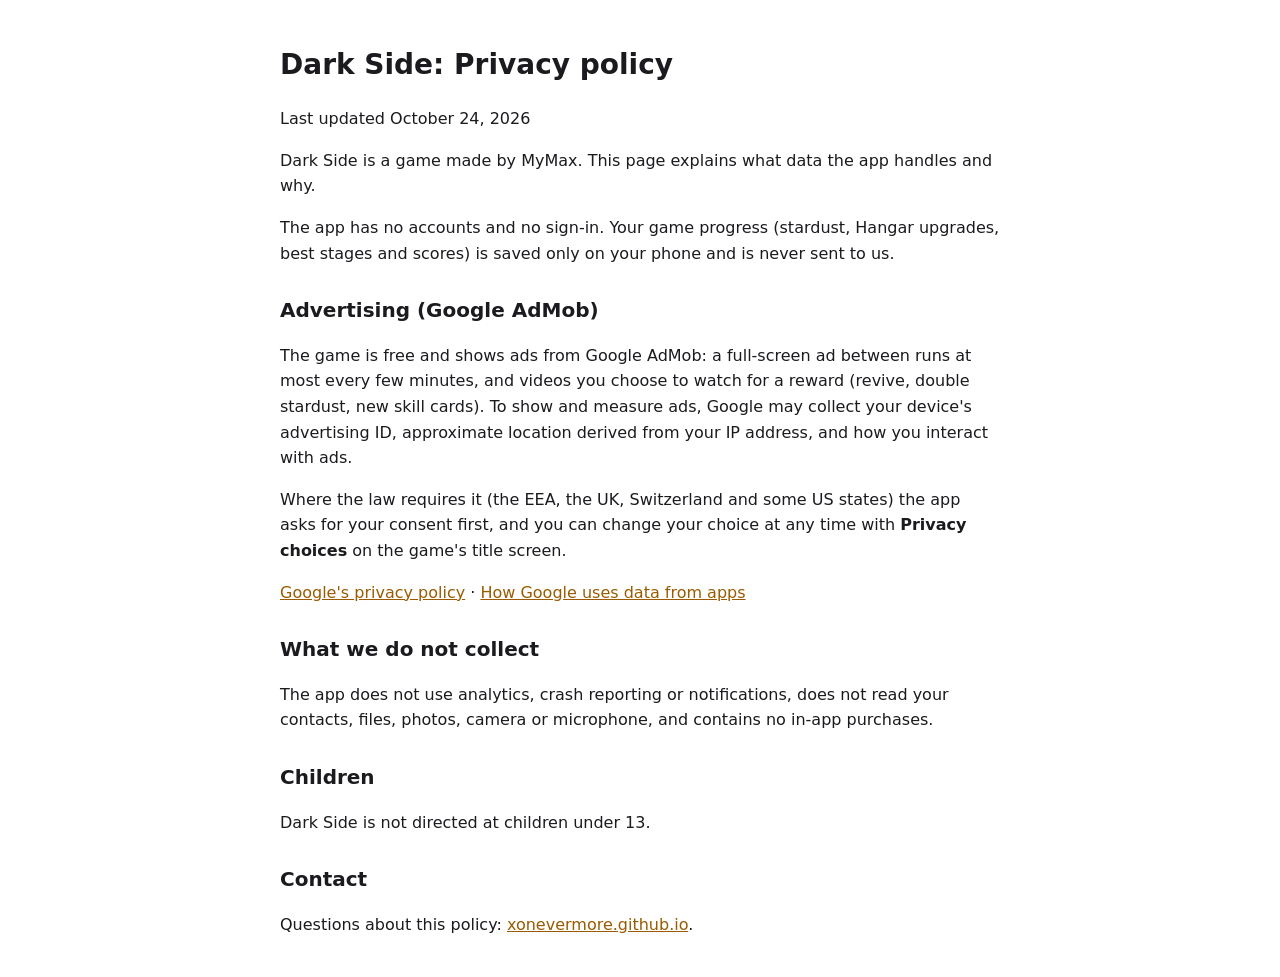
==== darkside/privacy.html @ 5e8d5b57 "Dark Side privacy policy Co-Authored-By: Claude Opus 5.5 <noreply@anthropic.com>" ====
<!doctype html><html lang="en"><head><meta charset="utf-8"><meta name="viewport" content="width=device-width,initial-scale=1">
<title>Dark Side: Privacy policy</title>
<style>body{font:16px/1.6 system-ui,sans-serif;max-width:720px;margin:0 auto;padding:24px;color:#1b1b1f}h1{font-size:28px}h2{font-size:20px;margin-top:28px}a{color:#9a5b00}</style></head><body>
<h1>Dark Side: Privacy policy</h1>
<p>Last updated October 24, 2026</p>
<p>Dark Side is a game made by MyMax. This page explains what data the app handles and why.</p>
<p>The app has no accounts and no sign-in. Your game progress (stardust, Hangar upgrades, best stages and scores) is saved only on your phone and is never sent to us.</p>
<h2>Advertising (Google AdMob)</h2>
<p>The game is free and shows ads from Google AdMob: a full-screen ad between runs at most every few minutes, and videos you choose to watch for a reward (revive, double stardust, new skill cards). To show and measure ads, Google may collect your device's advertising ID, approximate location derived from your IP address, and how you interact with ads.</p>
<p>Where the law requires it (the EEA, the UK, Switzerland and some US states) the app asks for your consent first, and you can change your choice at any time with <b>Privacy choices</b> on the game's title screen.</p>
<p><a href="https://policies.google.com/privacy">Google's privacy policy</a> · <a href="https://policies.google.com/technologies/partner-sites">How Google uses data from apps</a></p>
<h2>What we do not collect</h2>
<p>The app does not use analytics, crash reporting or notifications, does not read your contacts, files, photos, camera or microphone, and contains no in-app purchases.</p>
<h2>Children</h2>
<p>Dark Side is not directed at children under 13.</p>
<h2>Contact</h2>
<p>Questions about this policy: <a href="https://xonevermore.github.io">xonevermore.github.io</a>.</p>
</body>
</html>
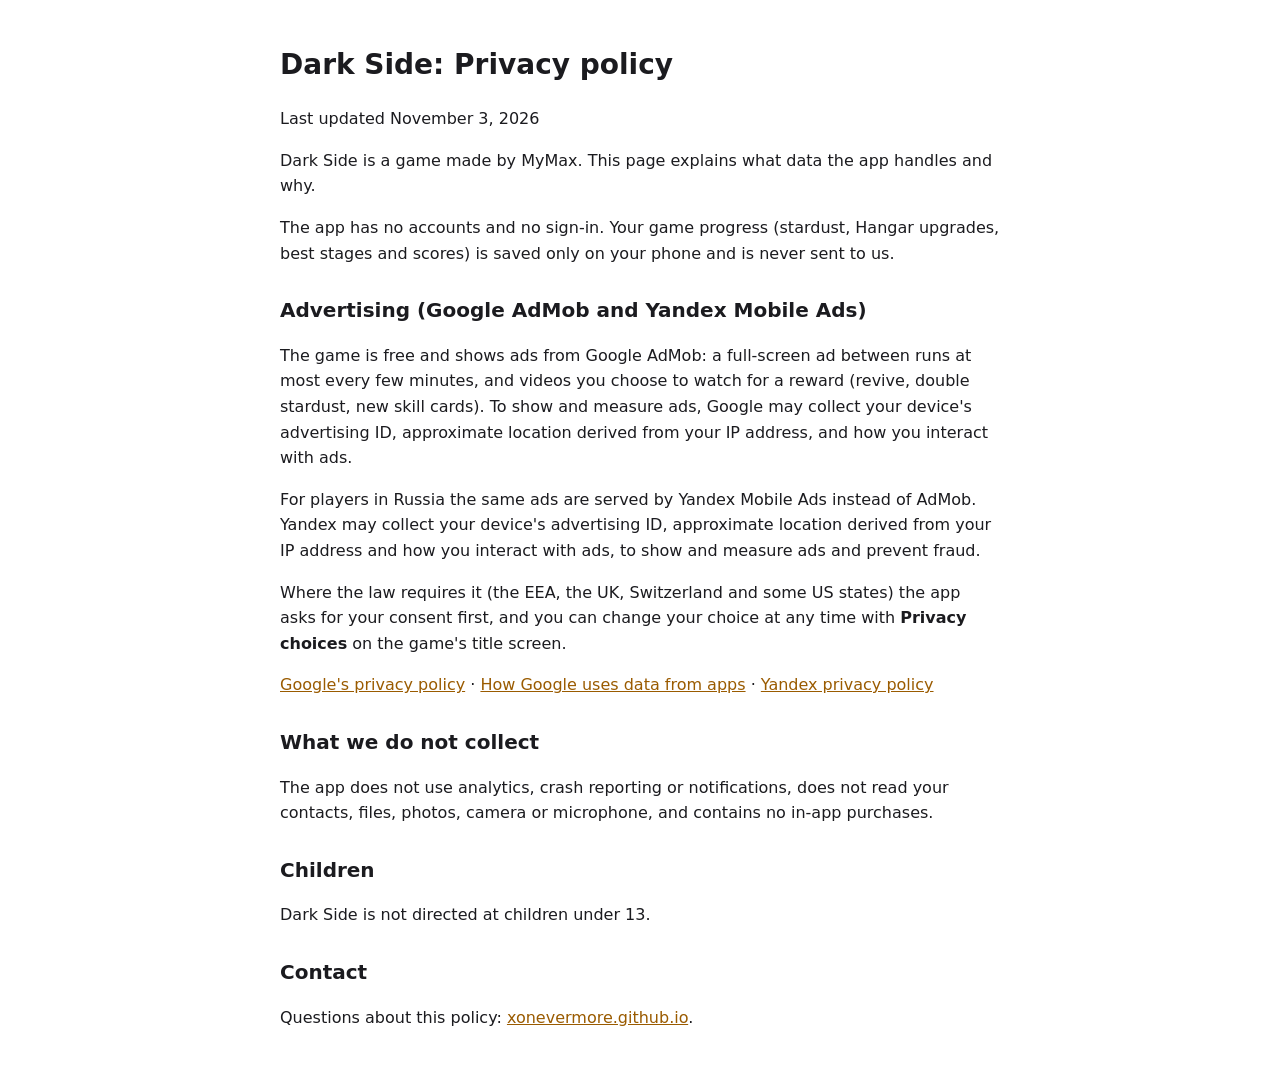
==== commit a04543b0: "Dark Side privacy policy: Yandex Mobile Ads for players in Russia Co-Authored-By: Claude Sonnet 5.5 " ====
--- a/darkside/privacy.html
+++ b/darkside/privacy.html
@@ -2,13 +2,14 @@
 <title>Dark Side: Privacy policy</title>
 <style>body{font:16px/1.6 system-ui,sans-serif;max-width:720px;margin:0 auto;padding:24px;color:#1b1b1f}h1{font-size:28px}h2{font-size:20px;margin-top:28px}a{color:#9a5b00}</style></head><body>
 <h1>Dark Side: Privacy policy</h1>
-<p>Last updated October 24, 2026</p>
+<p>Last updated November 3, 2026</p>
 <p>Dark Side is a game made by MyMax. This page explains what data the app handles and why.</p>
 <p>The app has no accounts and no sign-in. Your game progress (stardust, Hangar upgrades, best stages and scores) is saved only on your phone and is never sent to us.</p>
-<h2>Advertising (Google AdMob)</h2>
+<h2>Advertising (Google AdMob and Yandex Mobile Ads)</h2>
 <p>The game is free and shows ads from Google AdMob: a full-screen ad between runs at most every few minutes, and videos you choose to watch for a reward (revive, double stardust, new skill cards). To show and measure ads, Google may collect your device's advertising ID, approximate location derived from your IP address, and how you interact with ads.</p>
+<p>For players in Russia the same ads are served by Yandex Mobile Ads instead of AdMob. Yandex may collect your device's advertising ID, approximate location derived from your IP address and how you interact with ads, to show and measure ads and prevent fraud.</p>
 <p>Where the law requires it (the EEA, the UK, Switzerland and some US states) the app asks for your consent first, and you can change your choice at any time with <b>Privacy choices</b> on the game's title screen.</p>
-<p><a href="https://policies.google.com/privacy">Google's privacy policy</a> · <a href="https://policies.google.com/technologies/partner-sites">How Google uses data from apps</a></p>
+<p><a href="https://policies.google.com/privacy">Google's privacy policy</a> · <a href="https://policies.google.com/technologies/partner-sites">How Google uses data from apps</a> · <a href="https://yandex.com/legal/confidential/">Yandex privacy policy</a></p>
 <h2>What we do not collect</h2>
 <p>The app does not use analytics, crash reporting or notifications, does not read your contacts, files, photos, camera or microphone, and contains no in-app purchases.</p>
 <h2>Children</h2>
